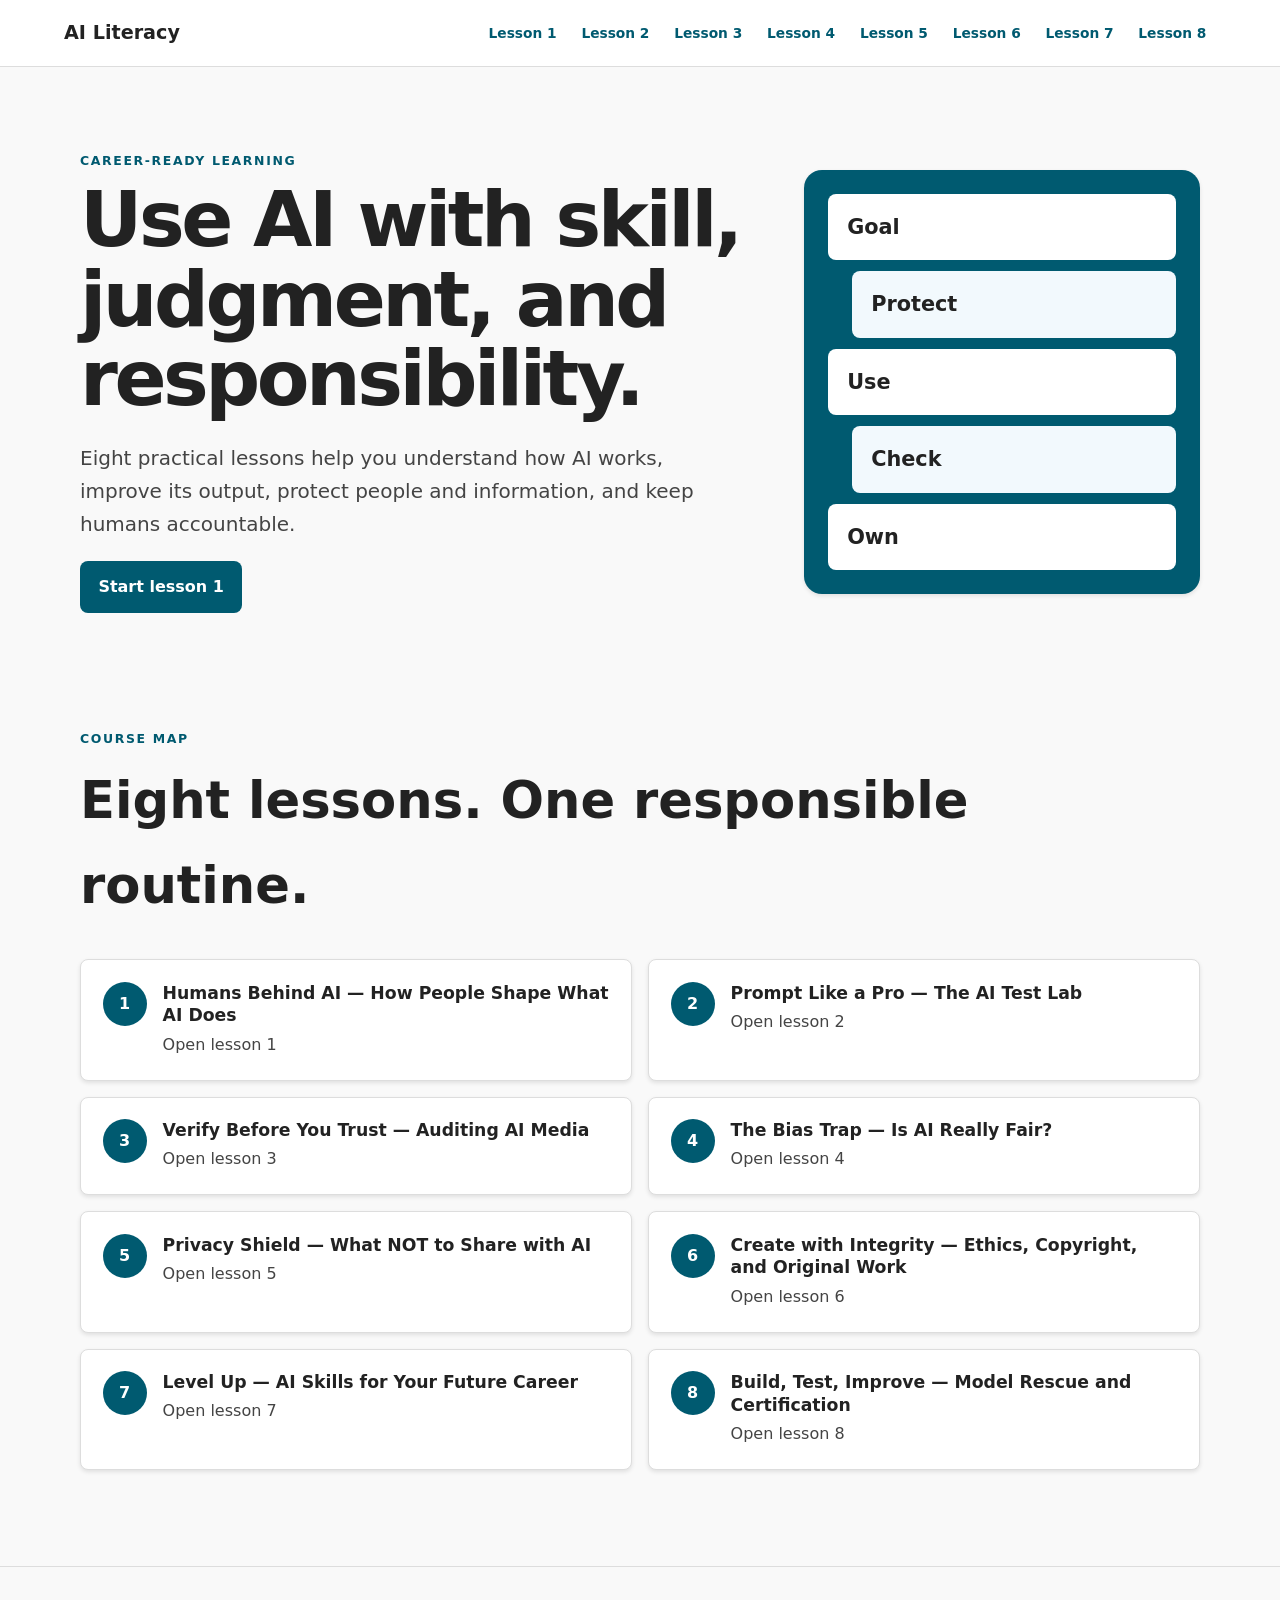
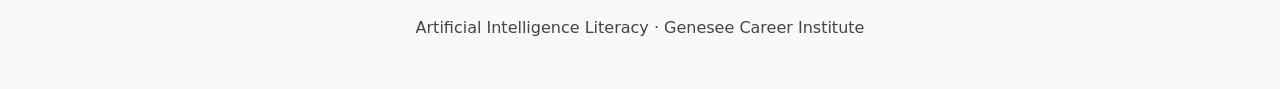
==== index.html @ 0d795782 "Complete instructional graphics audit" ====
<!doctype html><html lang="en"><head><meta charset="utf-8"><meta name="viewport" content="width=device-width,initial-scale=1">
<meta name="description" content="Eight student-facing lessons for responsible, practical AI literacy."><title>AI Literacy | Student Course</title><link rel="stylesheet" href="assets/styles.css?v=20260808-graphics-refinements"></head>
<body><a class="skip-link" href="#main">Skip to course</a><header class="site-header"><a class="brand" href="index.html">AI Literacy</a><button class="menu-button" aria-expanded="false" aria-controls="course-nav">Lessons</button><nav id="course-nav"><a href="lessons/lesson-1.html">Lesson 1</a><a href="lessons/lesson-2.html">Lesson 2</a><a href="lessons/lesson-3.html">Lesson 3</a><a href="lessons/lesson-4.html">Lesson 4</a><a href="lessons/lesson-5.html">Lesson 5</a><a href="lessons/lesson-6.html">Lesson 6</a><a href="lessons/lesson-7.html">Lesson 7</a><a href="lessons/lesson-8.html">Lesson 8</a></nav></header>
<main id="main"><section class="home-hero"><div><p class="eyebrow">Career-ready learning</p><h1>Use AI with skill, judgment, and responsibility.</h1><p class="lede">Eight practical lessons help you understand how AI works, improve its output, protect people and information, and keep humans accountable.</p><a class="button" href="lessons/lesson-1.html">Start lesson 1</a></div><div class="routine" aria-label="Responsible AI Routine"><span>Goal</span><span>Protect</span><span>Use</span><span>Check</span><span>Own</span></div></section>
<section class="course-map"><p class="eyebrow">Course map</p><h2>Eight lessons. One responsible routine.</h2><div class="lesson-grid"><a class="lesson-card" href="lessons/lesson-1.html"><span class="lesson-number">1</span><div><h2>Humans Behind AI — How People Shape What AI Does</h2><p>Open lesson 1</p></div></a><a class="lesson-card" href="lessons/lesson-2.html"><span class="lesson-number">2</span><div><h2>Prompt Like a Pro — The AI Test Lab</h2><p>Open lesson 2</p></div></a><a class="lesson-card" href="lessons/lesson-3.html"><span class="lesson-number">3</span><div><h2>Verify Before You Trust — Auditing AI Media</h2><p>Open lesson 3</p></div></a><a class="lesson-card" href="lessons/lesson-4.html"><span class="lesson-number">4</span><div><h2>The Bias Trap — Is AI Really Fair?</h2><p>Open lesson 4</p></div></a><a class="lesson-card" href="lessons/lesson-5.html"><span class="lesson-number">5</span><div><h2>Privacy Shield — What NOT to Share with AI</h2><p>Open lesson 5</p></div></a><a class="lesson-card" href="lessons/lesson-6.html"><span class="lesson-number">6</span><div><h2>Create with Integrity — Ethics, Copyright, and Original Work</h2><p>Open lesson 6</p></div></a><a class="lesson-card" href="lessons/lesson-7.html"><span class="lesson-number">7</span><div><h2>Level Up — AI Skills for Your Future Career</h2><p>Open lesson 7</p></div></a><a class="lesson-card" href="lessons/lesson-8.html"><span class="lesson-number">8</span><div><h2>Build, Test, Improve — Model Rescue and Certification</h2><p>Open lesson 8</p></div></a></div></section></main><footer><p>Artificial Intelligence Literacy · Genesee Career Institute</p></footer><script src="assets/app.js?v=20260808-graphics-refinements"></script></body></html>
---- assets/styles.css ----
:root {
  --ink: #222222; --muted: #444444; --teal: #005A70; --cyan: #00A3A6;
  --sky: #F2F9FD; --green: #4CAF50; --green-bg: #F4FBF7;
  --amber: #E67E22; --amber-bg: #FFF9F3; --paper: #ffffff; --line: #dddddd;
  --shadow: 0 2px 4px rgba(0,0,0,.1);
  font-family: Inter, ui-sans-serif, system-ui, -apple-system, "Segoe UI", sans-serif;
  color: var(--ink); background: #f9f9f9; line-height: 1.65;
}
* { box-sizing: border-box; }
body { margin: 0; }
a { color: var(--teal); }
button, a { touch-action: manipulation; }
a:focus-visible, button:focus-visible, input:focus-visible, select:focus-visible, textarea:focus-visible, [tabindex]:focus-visible { outline: 3px solid var(--amber); outline-offset: 3px; }
.sr-only { position: absolute; width: 1px; height: 1px; padding: 0; margin: -1px; overflow: hidden; clip: rect(0,0,0,0); white-space: nowrap; border: 0; }
img { max-width: 100%; height: auto; border-radius: 8px; }
.skip-link { position: absolute; left: -9999px; top: 0; }
.skip-link:focus { left: 1rem; top: 1rem; background: #fff; padding: .75rem; z-index: 10; }
.site-header { position: sticky; top: 0; z-index: 5; display: flex; align-items: center; gap: 2rem; padding: 1rem clamp(1rem,5vw,4rem); background: rgba(255,255,255,.96); border-bottom: 1px solid var(--line); }
.brand { font-size: 1.2rem; font-weight: 850; text-decoration: none; color: var(--ink); white-space: nowrap; }
.site-header nav { margin-left: auto; display: flex; gap: .35rem; flex-wrap: wrap; }
.site-header nav a { padding: .35rem .6rem; text-decoration: none; border-radius: 999px; font-weight: 700; font-size: .86rem; }
.site-header nav a:hover, .site-header nav a[aria-current=page] { background: var(--sky); }
.classroom-header { justify-content: space-between; }
.classroom-label { color: var(--muted); font-weight: 700; font-size: .9rem; }
.menu-button { display: none; margin-left: auto; border: 1px solid var(--line); background: #fff; border-radius: 8px; padding: .5rem .75rem; font-weight: 750; }
main { width: min(1120px,calc(100% - 2rem)); margin: auto; }
.home-hero { min-height: 70vh; display: grid; grid-template-columns: 1.25fr .75fr; align-items: center; gap: 4rem; padding: 5rem 0; }
.eyebrow { text-transform: uppercase; letter-spacing: .13em; font-size: .78rem; font-weight: 850; color: var(--teal); margin: 0 0 .55rem; }
.home-hero h1, .lesson-hero h1 { font-size: clamp(2.5rem,6vw,5.3rem); line-height: 1.03; letter-spacing: -.045em; margin: .3rem 0 1.5rem; }
.lede { font-size: 1.25rem; color: var(--muted); max-width: 680px; }
.button, .check-answer { display: inline-block; background: var(--teal); color: #fff!important; text-decoration: none; border: 0; border-radius: 8px; padding: .8rem 1.15rem; font-weight: 800; cursor: pointer; }
.routine { display: grid; gap: .7rem; padding: 1.5rem; background: var(--teal); border-radius: 18px; box-shadow: var(--shadow); }
.routine span { background: #fff; padding: 1rem 1.2rem; border-radius: 8px; font-size: 1.3rem; font-weight: 850; }
.routine span:nth-child(even) { background: var(--sky); margin-left: 1.5rem; }
.course-map { padding: 2rem 0 6rem; }
.course-map>h2 { font-size: clamp(2rem,4vw,3.5rem); margin: .25rem 0 2rem; }
.lesson-grid { display: grid; grid-template-columns: repeat(2,1fr); gap: 1rem; }
.lesson-card { display: flex; gap: 1rem; align-items: flex-start; padding: 1.35rem; background: #fff; border: 1px solid var(--line); border-radius: 8px; text-decoration: none; color: var(--ink); box-shadow: var(--shadow); transition: .2s; }
.lesson-card:hover { transform: translateY(-3px); }
.lesson-number { display: grid; place-items: center; min-width: 2.75rem; height: 2.75rem; background: var(--teal); color: #fff; border-radius: 50%; font-weight: 900; }
.lesson-card h2 { font-size: 1.08rem; line-height: 1.3; margin: 0 0 .3rem; }
.lesson-card p { margin: 0; color: var(--muted); }
.lesson-hero { padding: 4rem 0 2.5rem; }
.lesson-hero h1 { font-size: clamp(2.5rem,5vw,4.5rem); max-width: 900px; }
.progress { height: 9px; background: var(--line); border-radius: 99px; overflow: hidden; }
.progress span { display: block; height: 100%; background: linear-gradient(90deg,var(--teal),var(--cyan)); border-radius: 99px; }
.step-progress { max-width: 760px; }
.progress-text { display: flex; justify-content: space-between; gap: 1rem; margin-bottom: .45rem; font-weight: 800; color: var(--muted); }
.lesson-step { background: var(--paper); border: 1px solid var(--line); border-top: 4px solid var(--teal); border-radius: 4px; padding: clamp(1.2rem,3vw,2.4rem); margin: 0 0 1.5rem; box-shadow: var(--shadow); overflow: hidden; }
.lesson-step h2 { color: var(--teal)!important; font-size: clamp(1.65rem,3vw,2.3rem)!important; border: 0!important; }
.overview>div>div:first-child { border-radius: 8px!important; }
.lesson-step [style*="max-width: 100%"] { max-width: none!important; }
.table-scroll { max-width: 100%; overflow-x: auto; margin: 1rem 0; }
.table-scroll table { margin-top: 0!important; margin-bottom: 0!important; }
.question-set { display: grid; gap: 1rem; margin-top: 1.5rem; }
.question { border: 1px solid var(--line); background: var(--sky); border-radius: 8px; padding: 1.25rem; }
.question h3 { margin-top: 0; color: var(--teal); }
.choices { display: grid; gap: .6rem; margin: 1rem 0; }
.choices label { display: flex; gap: .65rem; padding: .75rem; border: 1px solid var(--line); border-radius: 4px; background: #fff; cursor: pointer; }
.choices label:has(input:checked) { border-color: var(--cyan); background: var(--sky); }
.matching-grid { display: grid; gap: .8rem; margin: 1rem 0; }
.matching-row { display: grid; grid-template-columns: minmax(150px, .8fr) minmax(220px, 1.2fr); gap: 1rem; align-items: center; padding: .8rem; border: 1px solid var(--line); border-radius: 6px; background: #fff; }
.matching-row label { font-weight: 800; color: var(--teal); }
.matching-row select { width: 100%; min-height: 44px; padding: .55rem; border: 1px solid #777; border-radius: 4px; background: #fff; color: var(--ink); font: inherit; }
.interaction-hint { color: var(--muted); font-weight: 700; }
.ordering-list { display: grid; gap: .7rem; margin: 1rem 0; }
.ordering-row { display: grid; grid-template-columns: 2.5rem 1fr; align-items: center; gap: .75rem; }
.ordering-position { display: grid; place-items: center; width: 2.25rem; height: 2.25rem; border-radius: 50%; background: var(--teal); color: #fff; font-weight: 900; }
.ordering-row select { min-height: 44px; padding: .55rem; border: 1px solid #777; border-radius: 4px; background: #fff; color: var(--ink); font: inherit; }
.feedback { padding: .85rem 1rem; margin-top: 1rem; border-radius: 4px; background: var(--green-bg); border-left: 6px solid var(--green); }
.feedback.incorrect { background: var(--amber-bg); border-left-color: var(--amber); }
textarea { width: 100%; border: 1px solid var(--line); border-radius: 4px; padding: .8rem; font: inherit; }
.save-note { font-size: .85rem; color: var(--muted); }
.video-access { margin: .5rem 0 1.5rem; font-weight: 700; }
.routine-figure, .instructional-figure { max-width: 760px; margin: 1.5rem auto; }
.image-zoom { display: block; width: 100%; padding: 0; border: 2px solid var(--teal); border-radius: 10px; background: #fff; cursor: zoom-in; overflow: hidden; }
.image-zoom img { display: block; width: 100%; border-radius: 7px; }
.routine-figure figcaption, .instructional-figure figcaption { margin-top: .65rem; color: var(--muted); font-size: .95rem; text-align: center; }
.routine-links { display: block; margin-top: .35rem; font-weight: 750; }
.graphic-resource-links, .routine-text-cue, .fictional-material-notice { margin: 1rem 0; padding: .9rem 1rem; border: 1px solid #a9c8d2; border-left: .4rem solid var(--teal); border-radius: .5rem; background: #f4fafb; }
.graphic-resource-links a { display: inline-block; margin: .2rem .15rem; }
.routine-text-cue p, .fictional-material-notice p { margin: .35rem 0; }
.fictional-material-notice { border-color: var(--orange); border-left-color: var(--orange); background: #fff9f3; }
.image-dialog { width: min(96vw, 1000px); max-height: 94vh; padding: 3.5rem 1rem 1rem; border: 2px solid var(--teal); border-radius: 10px; background: #fff; }
.image-dialog::backdrop { background: rgba(0,0,0,.78); }
.image-dialog img { display: block; max-height: calc(94vh - 5rem); margin: auto; object-fit: contain; }
.image-dialog-close { position: absolute; top: .65rem; right: .65rem; min-width: 44px; min-height: 44px; border: 2px solid var(--teal); border-radius: 8px; background: #fff; color: var(--teal); font: inherit; font-weight: 800; cursor: pointer; }
.scenario-simulation { margin-top: 2rem; border-top: 4px solid var(--cyan); padding-top: 1.5rem; }
.simulation-header { display: flex; justify-content: space-between; gap: 1rem; align-items: start; }
.simulation-header h3 { margin: 0; color: var(--teal); font-size: 1.55rem; }
.simulation-count { margin: 0; padding: .4rem .75rem; background: var(--sky); border-radius: 999px; font-weight: 800; white-space: nowrap; }
.scenario-card { margin-top: 1.25rem; padding: 1.25rem; border: 1px solid var(--line); border-radius: 8px; background: var(--sky); }
.scenario-card[hidden] { display: none; }
.scenario-category { color: var(--teal); font-weight: 800; }
.scenario-check { min-height: 44px; padding: .65rem 1rem; border: 0; border-radius: 8px; color: #fff; background: var(--teal); font: inherit; font-weight: 800; cursor: pointer; }
.scenario-controls { display: flex; justify-content: space-between; gap: 1rem; margin-top: 1rem; }
.classroom-activity { border-top-color: #2980B9; }
.classroom-handoff { margin-top: 1.5rem; padding: 1.25rem; border: 2px solid #2980B9; border-radius: 8px; background: var(--sky); }
.classroom-handoff h3 { margin-top: 0; color: #2980B9; }
.assessment-callout { border: 2px solid var(--amber); background: var(--amber-bg); }
.stepper { max-width: 900px; margin: 0 auto; }
.step-controls { max-width: 900px; margin: 0 auto; display: flex; justify-content: space-between; gap: 1rem; padding: .5rem 0 0; }
.step-button { min-height: 48px; border: 2px solid var(--teal); border-radius: 8px; padding: .75rem 1.1rem; background: var(--teal); color: #fff; font: inherit; font-weight: 800; cursor: pointer; }
.step-button.secondary { background: #fff; color: var(--teal); }
.step-button:disabled { opacity: .48; cursor: not-allowed; }
.step-help { max-width: 900px; margin: .75rem auto 4rem; color: var(--muted); text-align: center; font-size: .9rem; }
.lesson-pagination { display: flex; justify-content: space-between; padding: 1rem 0 4rem; }
.lesson-pagination a { font-weight: 800; text-decoration: none; }
footer { text-align: center; color: var(--muted); padding: 2rem; border-top: 1px solid var(--line); }
@media(max-width:760px) {
  .home-hero { grid-template-columns: 1fr; gap: 2rem; padding: 3rem 0; }
  .lesson-grid { grid-template-columns: 1fr; }
  .menu-button { display: block; }
  .site-header nav { display: none; position: absolute; top: 100%; left: 0; right: 0; background: #fff; padding: 1rem; border-bottom: 1px solid var(--line); }
  .site-header nav.open { display: grid; grid-template-columns: repeat(2,1fr); }
  .lesson-step { padding: 1rem; }
  .lesson-step table { font-size: .82rem; }
  .lesson-hero { padding-top: 2.5rem; }
  .step-controls { align-items: stretch; }
  .step-button { flex: 1; }
  .classroom-label { display: none; }
  .simulation-header { display: block; }
  .simulation-count { display: inline-block; margin-top: .75rem; }
  .scenario-controls .step-button { min-width: 0; }
  .matching-row { grid-template-columns: 1fr; gap: .35rem; }
}
@media (prefers-reduced-motion: reduce) {
  *, *::before, *::after { scroll-behavior: auto!important; transition-duration: .01ms!important; animation-duration: .01ms!important; animation-iteration-count: 1!important; }
}
@media (forced-colors: active) {
  .progress { border: 1px solid CanvasText; }
  .lesson-step, .question, .classroom-handoff, .assessment-callout { border-color: CanvasText; }
}
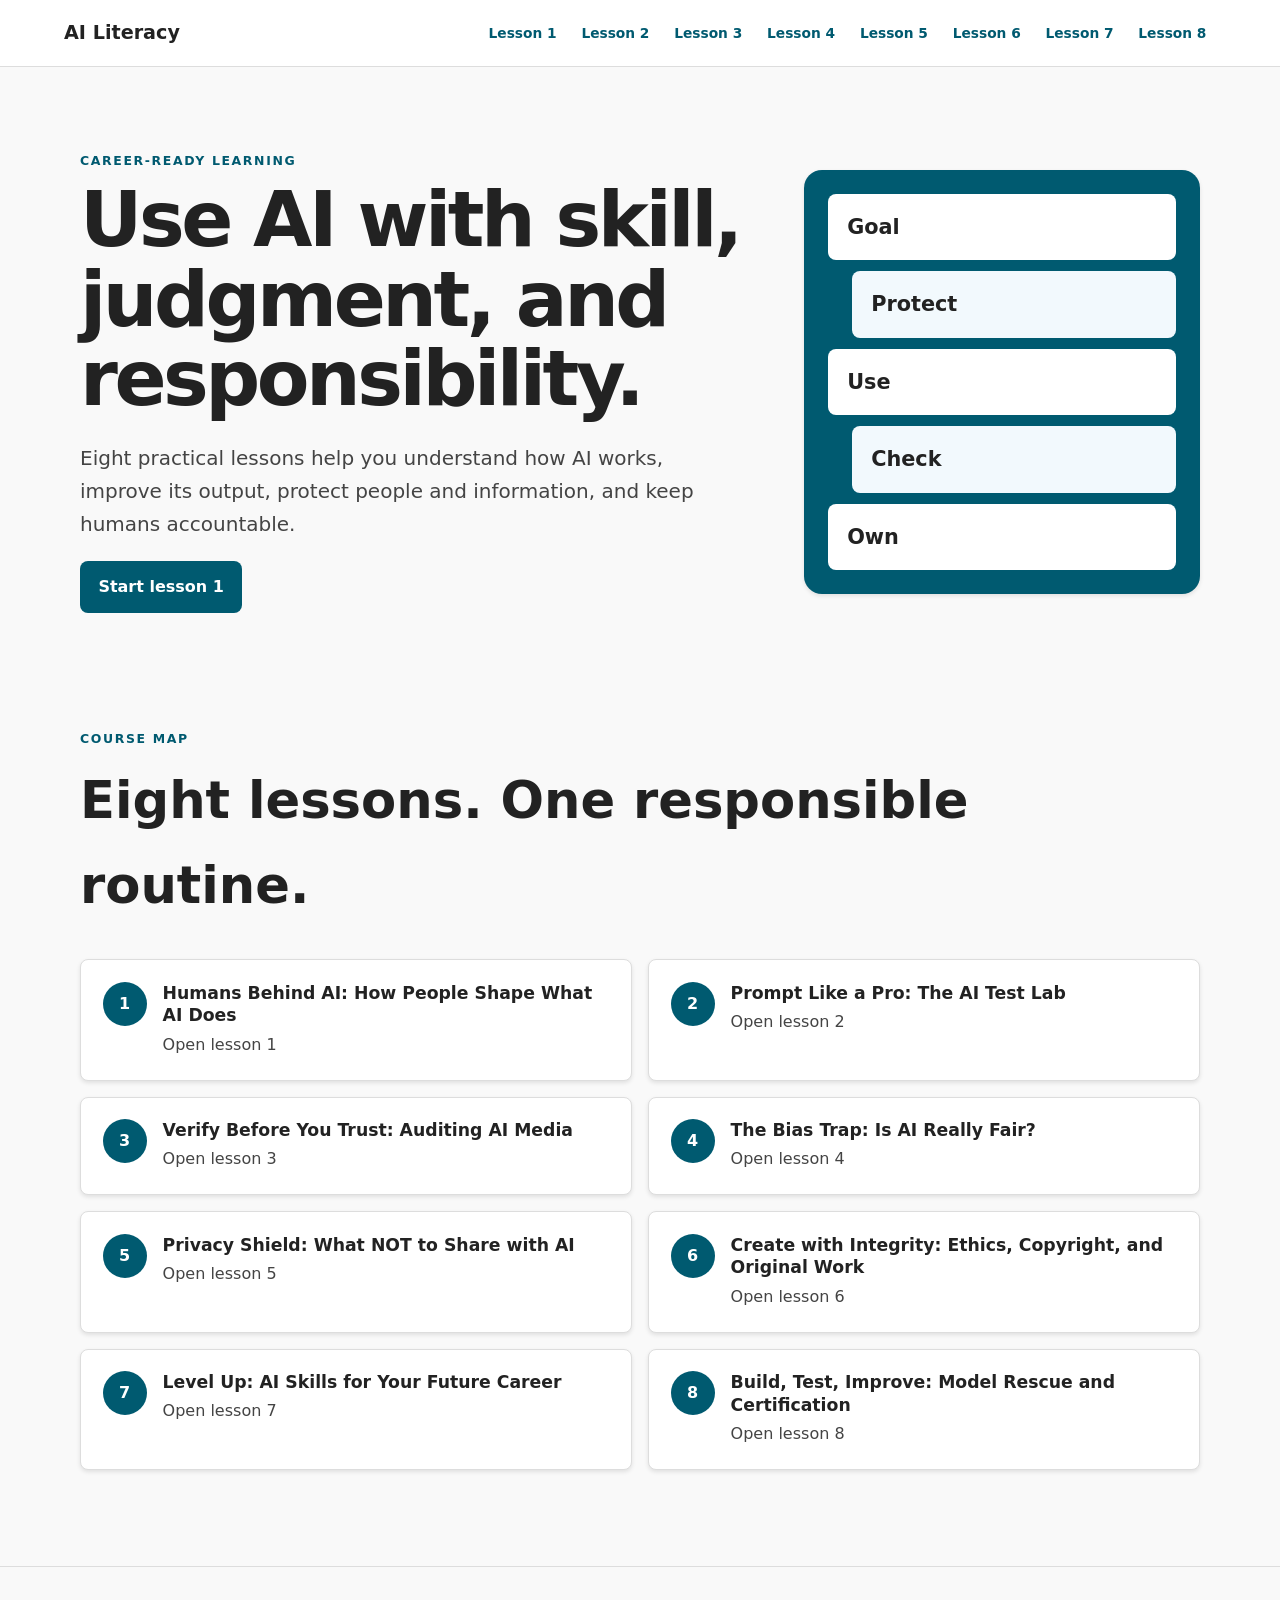
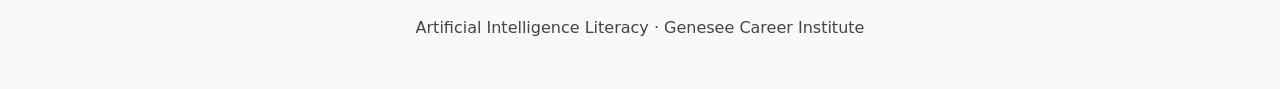
==== commit cc42196c: "Improve lesson layout and instructional clarity" ====
--- a/index.html
+++ b/index.html
@@ -1,5 +1,5 @@
 <!doctype html><html lang="en"><head><meta charset="utf-8"><meta name="viewport" content="width=device-width,initial-scale=1">
-<meta name="description" content="Eight student-facing lessons for responsible, practical AI literacy."><title>AI Literacy | Student Course</title><link rel="stylesheet" href="assets/styles.css?v=20260808-graphics-refinements"></head>
+<meta name="description" content="Eight student-facing lessons for responsible, practical AI literacy."><title>AI Literacy | Student Course</title><link rel="stylesheet" href="assets/styles.css?v=20260808-layout-instruction-update"></head>
 <body><a class="skip-link" href="#main">Skip to course</a><header class="site-header"><a class="brand" href="index.html">AI Literacy</a><button class="menu-button" aria-expanded="false" aria-controls="course-nav">Lessons</button><nav id="course-nav"><a href="lessons/lesson-1.html">Lesson 1</a><a href="lessons/lesson-2.html">Lesson 2</a><a href="lessons/lesson-3.html">Lesson 3</a><a href="lessons/lesson-4.html">Lesson 4</a><a href="lessons/lesson-5.html">Lesson 5</a><a href="lessons/lesson-6.html">Lesson 6</a><a href="lessons/lesson-7.html">Lesson 7</a><a href="lessons/lesson-8.html">Lesson 8</a></nav></header>
 <main id="main"><section class="home-hero"><div><p class="eyebrow">Career-ready learning</p><h1>Use AI with skill, judgment, and responsibility.</h1><p class="lede">Eight practical lessons help you understand how AI works, improve its output, protect people and information, and keep humans accountable.</p><a class="button" href="lessons/lesson-1.html">Start lesson 1</a></div><div class="routine" aria-label="Responsible AI Routine"><span>Goal</span><span>Protect</span><span>Use</span><span>Check</span><span>Own</span></div></section>
-<section class="course-map"><p class="eyebrow">Course map</p><h2>Eight lessons. One responsible routine.</h2><div class="lesson-grid"><a class="lesson-card" href="lessons/lesson-1.html"><span class="lesson-number">1</span><div><h2>Humans Behind AI — How People Shape What AI Does</h2><p>Open lesson 1</p></div></a><a class="lesson-card" href="lessons/lesson-2.html"><span class="lesson-number">2</span><div><h2>Prompt Like a Pro — The AI Test Lab</h2><p>Open lesson 2</p></div></a><a class="lesson-card" href="lessons/lesson-3.html"><span class="lesson-number">3</span><div><h2>Verify Before You Trust — Auditing AI Media</h2><p>Open lesson 3</p></div></a><a class="lesson-card" href="lessons/lesson-4.html"><span class="lesson-number">4</span><div><h2>The Bias Trap — Is AI Really Fair?</h2><p>Open lesson 4</p></div></a><a class="lesson-card" href="lessons/lesson-5.html"><span class="lesson-number">5</span><div><h2>Privacy Shield — What NOT to Share with AI</h2><p>Open lesson 5</p></div></a><a class="lesson-card" href="lessons/lesson-6.html"><span class="lesson-number">6</span><div><h2>Create with Integrity — Ethics, Copyright, and Original Work</h2><p>Open lesson 6</p></div></a><a class="lesson-card" href="lessons/lesson-7.html"><span class="lesson-number">7</span><div><h2>Level Up — AI Skills for Your Future Career</h2><p>Open lesson 7</p></div></a><a class="lesson-card" href="lessons/lesson-8.html"><span class="lesson-number">8</span><div><h2>Build, Test, Improve — Model Rescue and Certification</h2><p>Open lesson 8</p></div></a></div></section></main><footer><p>Artificial Intelligence Literacy · Genesee Career Institute</p></footer><script src="assets/app.js?v=20260808-graphics-refinements"></script></body></html>+<section class="course-map"><p class="eyebrow">Course map</p><h2>Eight lessons. One responsible routine.</h2><div class="lesson-grid"><a class="lesson-card" href="lessons/lesson-1.html"><span class="lesson-number">1</span><div><h2>Humans Behind AI: How People Shape What AI Does</h2><p>Open lesson 1</p></div></a><a class="lesson-card" href="lessons/lesson-2.html"><span class="lesson-number">2</span><div><h2>Prompt Like a Pro: The AI Test Lab</h2><p>Open lesson 2</p></div></a><a class="lesson-card" href="lessons/lesson-3.html"><span class="lesson-number">3</span><div><h2>Verify Before You Trust: Auditing AI Media</h2><p>Open lesson 3</p></div></a><a class="lesson-card" href="lessons/lesson-4.html"><span class="lesson-number">4</span><div><h2>The Bias Trap: Is AI Really Fair?</h2><p>Open lesson 4</p></div></a><a class="lesson-card" href="lessons/lesson-5.html"><span class="lesson-number">5</span><div><h2>Privacy Shield: What NOT to Share with AI</h2><p>Open lesson 5</p></div></a><a class="lesson-card" href="lessons/lesson-6.html"><span class="lesson-number">6</span><div><h2>Create with Integrity: Ethics, Copyright, and Original Work</h2><p>Open lesson 6</p></div></a><a class="lesson-card" href="lessons/lesson-7.html"><span class="lesson-number">7</span><div><h2>Level Up: AI Skills for Your Future Career</h2><p>Open lesson 7</p></div></a><a class="lesson-card" href="lessons/lesson-8.html"><span class="lesson-number">8</span><div><h2>Build, Test, Improve: Model Rescue and Certification</h2><p>Open lesson 8</p></div></a></div></section></main><footer><p>Artificial Intelligence Literacy · Genesee Career Institute</p></footer><script src="assets/app.js?v=20260808-layout-instruction-update"></script></body></html>
--- a/assets/styles.css
+++ b/assets/styles.css
@@ -40,14 +40,19 @@
 .lesson-number { display: grid; place-items: center; min-width: 2.75rem; height: 2.75rem; background: var(--teal); color: #fff; border-radius: 50%; font-weight: 900; }
 .lesson-card h2 { font-size: 1.08rem; line-height: 1.3; margin: 0 0 .3rem; }
 .lesson-card p { margin: 0; color: var(--muted); }
-.lesson-hero { padding: 4rem 0 2.5rem; }
-.lesson-hero h1 { font-size: clamp(2.5rem,5vw,4.5rem); max-width: 900px; }
+.lesson-hero { position: relative; padding: 5rem 0 2.5rem; text-align: center; }
+.lesson-hero h1 { max-width: 900px; margin-left: auto; margin-right: auto; font-size: clamp(2.5rem,5vw,4.5rem); }
+.lesson-identity { position: absolute; top: 1rem; right: 0; max-width: min(52%, 560px); margin: 0; padding: .55rem .8rem; border: 1px solid var(--cyan); border-radius: 8px; background: var(--sky); color: var(--teal); font-size: .88rem; font-weight: 850; line-height: 1.3; text-align: right; }
 .progress { height: 9px; background: var(--line); border-radius: 99px; overflow: hidden; }
 .progress span { display: block; height: 100%; background: linear-gradient(90deg,var(--teal),var(--cyan)); border-radius: 99px; }
 .step-progress { max-width: 760px; }
 .progress-text { display: flex; justify-content: space-between; gap: 1rem; margin-bottom: .45rem; font-weight: 800; color: var(--muted); }
 .lesson-step { background: var(--paper); border: 1px solid var(--line); border-top: 4px solid var(--teal); border-radius: 4px; padding: clamp(1.2rem,3vw,2.4rem); margin: 0 0 1.5rem; box-shadow: var(--shadow); overflow: hidden; }
 .lesson-step h2 { color: var(--teal)!important; font-size: clamp(1.65rem,3vw,2.3rem)!important; border: 0!important; }
+.lesson-step > h2, .pacing-heading { text-align: center!important; }
+.pacing-heading + div { max-width: 900px; margin-left: auto!important; margin-right: auto!important; }
+.pacing-heading + div caption { text-align: center!important; }
+.lesson-step [style*="background-color: #005a70"] > h2 { color: #ffffff!important; }
 .overview>div>div:first-child { border-radius: 8px!important; }
 .lesson-step [style*="max-width: 100%"] { max-width: none!important; }
 .table-scroll { max-width: 100%; overflow-x: auto; margin: 1rem 0; }
@@ -72,7 +77,13 @@
 textarea { width: 100%; border: 1px solid var(--line); border-radius: 4px; padding: .8rem; font: inherit; }
 .save-note { font-size: .85rem; color: var(--muted); }
 .video-access { margin: .5rem 0 1.5rem; font-weight: 700; }
-.routine-figure, .instructional-figure { max-width: 760px; margin: 1.5rem auto; }
+.routine-figure { max-width: 520px; margin: 1.5rem auto; }
+.instructional-figure { max-width: 760px; margin: 1.5rem auto; }
+.overview .routine-figure, .overview .routine-intro-visual { float: left; width: min(40%, 410px); margin: .25rem 1.5rem 1rem 0; }
+.overview .routine-intro-visual .image-zoom { width: 100%; }
+.overview > div, .overview [style*="border-top"] { display: flow-root; }
+.instructional-figure:has(img[src*="M01_BiasRedFlags"]), .instructional-figure:has(img[src*="M01_HumanOversightFlowchart"]), .instructional-figure:has(img[src*="Copyright_Permission_Decision_Path"]) { max-width: 560px; }
+.lesson-step .image-zoom:has(img[src*="M01_AIDecisionGuide"]) { max-width: 460px; margin: 0 auto; }
 .image-zoom { display: block; width: 100%; padding: 0; border: 2px solid var(--teal); border-radius: 10px; background: #fff; cursor: zoom-in; overflow: hidden; }
 .image-zoom img { display: block; width: 100%; border-radius: 7px; }
 .routine-figure figcaption, .instructional-figure figcaption { margin-top: .65rem; color: var(--muted); font-size: .95rem; text-align: center; }
@@ -81,6 +92,20 @@
 .graphic-resource-links a { display: inline-block; margin: .2rem .15rem; }
 .routine-text-cue p, .fictional-material-notice p { margin: .35rem 0; }
 .fictional-material-notice { border-color: var(--orange); border-left-color: var(--orange); background: #fff9f3; }
+.reflection-questions { margin: 1.25rem 0; padding: 1rem 1.15rem; border: 1px solid #a9c8d2; border-left: .4rem solid #2980b9; border-radius: 8px; background: #f2f9fd; }
+.reflection-questions h3 { margin-top: 0; color: var(--teal); }
+.source-foundation { margin: 1.5rem 0; padding: .8rem 1rem; border: 1px solid var(--line); border-radius: 8px; background: #fafafa; }
+.source-foundation summary { color: var(--teal); font-weight: 800; cursor: pointer; }
+.impact-grid { display: grid; grid-template-columns: repeat(2,minmax(0,1fr)); gap: 1rem; margin: 1rem 0 1.5rem; }
+.impact-grid section { padding: 1rem; border: 1px solid #a9c8d2; border-top: .35rem solid var(--cyan); border-radius: 8px; background: #fff; }
+.impact-grid h4 { margin: 0 0 .4rem; color: var(--teal); font-size: 1.08rem; }
+.impact-grid p { margin: 0; }
+.impact-context, .calculator-task, .decision-check, .step-intro { margin: 1rem 0; padding: 1rem 1.15rem; border-radius: 8px; }
+.impact-context { border-left: .4rem solid var(--amber); background: var(--amber-bg); }
+.calculator-task { border: 1px solid #a9c8d2; background: var(--sky); }
+.decision-check { border-left: .4rem solid var(--green); background: var(--green-bg); }
+.video-wrap { position: relative; width: 100%; padding-top: 56.25%; overflow: hidden; border-radius: 8px; }
+.video-wrap iframe { position: absolute; inset: 0; width: 100%; height: 100%; border: 0; }
 .image-dialog { width: min(96vw, 1000px); max-height: 94vh; padding: 3.5rem 1rem 1rem; border: 2px solid var(--teal); border-radius: 10px; background: #fff; }
 .image-dialog::backdrop { background: rgba(0,0,0,.78); }
 .image-dialog img { display: block; max-height: calc(94vh - 5rem); margin: auto; object-fit: contain; }
@@ -123,6 +148,10 @@
   .simulation-count { display: inline-block; margin-top: .75rem; }
   .scenario-controls .step-button { min-width: 0; }
   .matching-row { grid-template-columns: 1fr; gap: .35rem; }
+  .lesson-hero { padding-top: 6.5rem; }
+  .lesson-identity { left: 0; right: 0; max-width: none; text-align: center; }
+  .overview .routine-figure, .overview .routine-intro-visual { float: none; width: min(100%, 420px); margin: 1rem auto; }
+  .impact-grid { grid-template-columns: 1fr; }
 }
 @media (prefers-reduced-motion: reduce) {
   *, *::before, *::after { scroll-behavior: auto!important; transition-duration: .01ms!important; animation-duration: .01ms!important; animation-iteration-count: 1!important; }
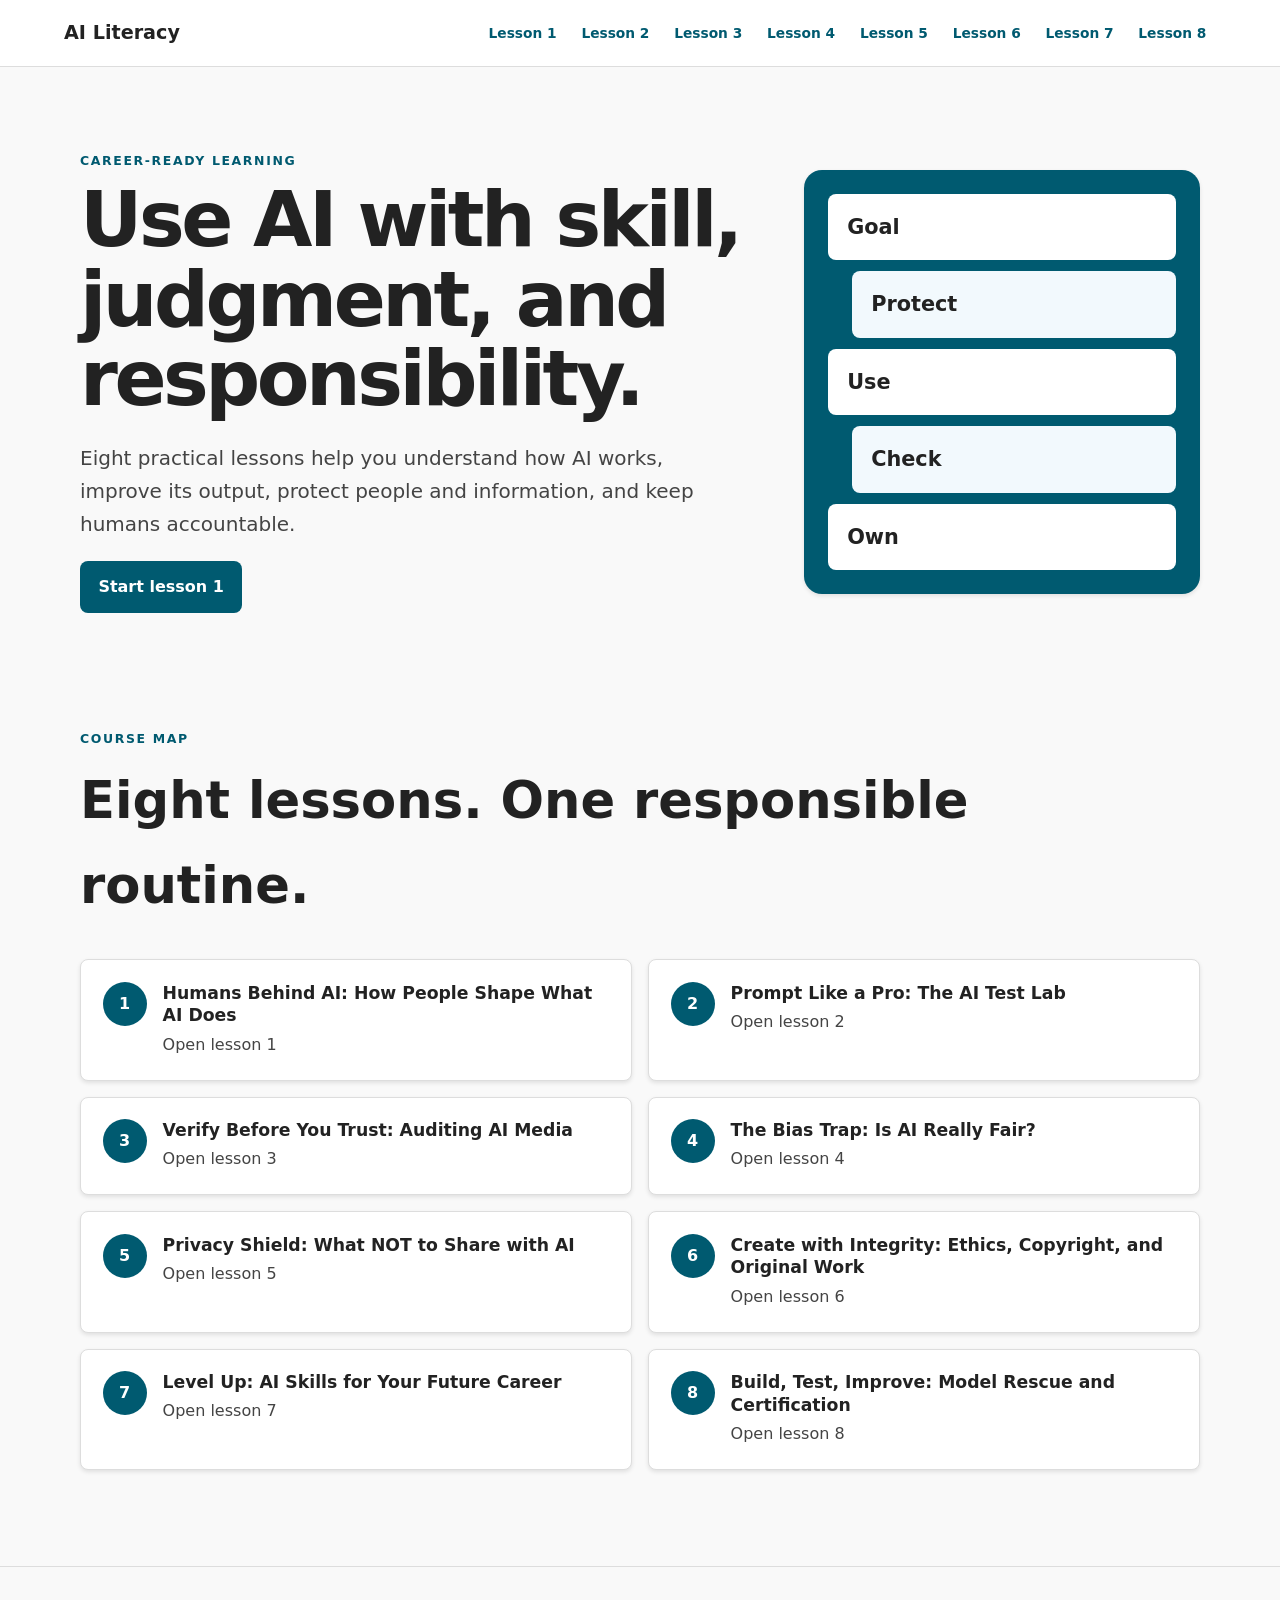
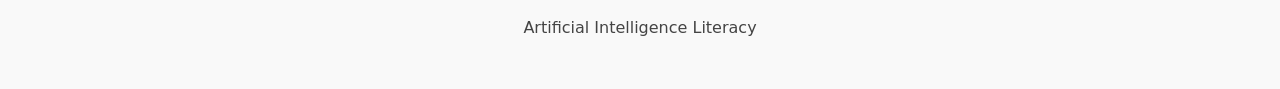
==== commit 697faa9c: "Remove program-specific course references" ====
--- a/index.html
+++ b/index.html
@@ -1,5 +1,5 @@
 <!doctype html><html lang="en"><head><meta charset="utf-8"><meta name="viewport" content="width=device-width,initial-scale=1">
-<meta name="description" content="Eight student-facing lessons for responsible, practical AI literacy."><title>AI Literacy | Student Course</title><link rel="stylesheet" href="assets/styles.css?v=20260808-layout-instruction-update"></head>
+<meta name="description" content="Eight student-facing lessons for responsible, practical AI literacy."><title>AI Literacy | Student Course</title><link rel="stylesheet" href="assets/styles.css?v=20260811-program-scenarios"></head>
 <body><a class="skip-link" href="#main">Skip to course</a><header class="site-header"><a class="brand" href="index.html">AI Literacy</a><button class="menu-button" aria-expanded="false" aria-controls="course-nav">Lessons</button><nav id="course-nav"><a href="lessons/lesson-1.html">Lesson 1</a><a href="lessons/lesson-2.html">Lesson 2</a><a href="lessons/lesson-3.html">Lesson 3</a><a href="lessons/lesson-4.html">Lesson 4</a><a href="lessons/lesson-5.html">Lesson 5</a><a href="lessons/lesson-6.html">Lesson 6</a><a href="lessons/lesson-7.html">Lesson 7</a><a href="lessons/lesson-8.html">Lesson 8</a></nav></header>
 <main id="main"><section class="home-hero"><div><p class="eyebrow">Career-ready learning</p><h1>Use AI with skill, judgment, and responsibility.</h1><p class="lede">Eight practical lessons help you understand how AI works, improve its output, protect people and information, and keep humans accountable.</p><a class="button" href="lessons/lesson-1.html">Start lesson 1</a></div><div class="routine" aria-label="Responsible AI Routine"><span>Goal</span><span>Protect</span><span>Use</span><span>Check</span><span>Own</span></div></section>
-<section class="course-map"><p class="eyebrow">Course map</p><h2>Eight lessons. One responsible routine.</h2><div class="lesson-grid"><a class="lesson-card" href="lessons/lesson-1.html"><span class="lesson-number">1</span><div><h2>Humans Behind AI: How People Shape What AI Does</h2><p>Open lesson 1</p></div></a><a class="lesson-card" href="lessons/lesson-2.html"><span class="lesson-number">2</span><div><h2>Prompt Like a Pro: The AI Test Lab</h2><p>Open lesson 2</p></div></a><a class="lesson-card" href="lessons/lesson-3.html"><span class="lesson-number">3</span><div><h2>Verify Before You Trust: Auditing AI Media</h2><p>Open lesson 3</p></div></a><a class="lesson-card" href="lessons/lesson-4.html"><span class="lesson-number">4</span><div><h2>The Bias Trap: Is AI Really Fair?</h2><p>Open lesson 4</p></div></a><a class="lesson-card" href="lessons/lesson-5.html"><span class="lesson-number">5</span><div><h2>Privacy Shield: What NOT to Share with AI</h2><p>Open lesson 5</p></div></a><a class="lesson-card" href="lessons/lesson-6.html"><span class="lesson-number">6</span><div><h2>Create with Integrity: Ethics, Copyright, and Original Work</h2><p>Open lesson 6</p></div></a><a class="lesson-card" href="lessons/lesson-7.html"><span class="lesson-number">7</span><div><h2>Level Up: AI Skills for Your Future Career</h2><p>Open lesson 7</p></div></a><a class="lesson-card" href="lessons/lesson-8.html"><span class="lesson-number">8</span><div><h2>Build, Test, Improve: Model Rescue and Certification</h2><p>Open lesson 8</p></div></a></div></section></main><footer><p>Artificial Intelligence Literacy · Genesee Career Institute</p></footer><script src="assets/app.js?v=20260808-layout-instruction-update"></script></body></html>+<section class="course-map"><p class="eyebrow">Course map</p><h2>Eight lessons. One responsible routine.</h2><div class="lesson-grid"><a class="lesson-card" href="lessons/lesson-1.html"><span class="lesson-number">1</span><div><h2>Humans Behind AI: How People Shape What AI Does</h2><p>Open lesson 1</p></div></a><a class="lesson-card" href="lessons/lesson-2.html"><span class="lesson-number">2</span><div><h2>Prompt Like a Pro: The AI Test Lab</h2><p>Open lesson 2</p></div></a><a class="lesson-card" href="lessons/lesson-3.html"><span class="lesson-number">3</span><div><h2>Verify Before You Trust: Auditing AI Media</h2><p>Open lesson 3</p></div></a><a class="lesson-card" href="lessons/lesson-4.html"><span class="lesson-number">4</span><div><h2>The Bias Trap: Is AI Really Fair?</h2><p>Open lesson 4</p></div></a><a class="lesson-card" href="lessons/lesson-5.html"><span class="lesson-number">5</span><div><h2>Privacy Shield: What NOT to Share with AI</h2><p>Open lesson 5</p></div></a><a class="lesson-card" href="lessons/lesson-6.html"><span class="lesson-number">6</span><div><h2>Create with Integrity: Ethics, Copyright, and Original Work</h2><p>Open lesson 6</p></div></a><a class="lesson-card" href="lessons/lesson-7.html"><span class="lesson-number">7</span><div><h2>Level Up: AI Skills for Your Future Career</h2><p>Open lesson 7</p></div></a><a class="lesson-card" href="lessons/lesson-8.html"><span class="lesson-number">8</span><div><h2>Build, Test, Improve: Model Rescue and Certification</h2><p>Open lesson 8</p></div></a></div></section></main><footer><p>Artificial Intelligence Literacy</p></footer><script src="assets/app.js?v=20260811-program-scenarios"></script></body></html>
--- a/assets/styles.css
+++ b/assets/styles.css
@@ -2,13 +2,14 @@
   --ink: #222222; --muted: #444444; --teal: #005A70; --cyan: #00A3A6;
   --sky: #F2F9FD; --green: #4CAF50; --green-bg: #F4FBF7;
   --amber: #E67E22; --amber-bg: #FFF9F3; --paper: #ffffff; --line: #dddddd;
+  --link: #005A70; --link-on-dark: #ffffff;
   --shadow: 0 2px 4px rgba(0,0,0,.1);
   font-family: Inter, ui-sans-serif, system-ui, -apple-system, "Segoe UI", sans-serif;
   color: var(--ink); background: #f9f9f9; line-height: 1.65;
 }
 * { box-sizing: border-box; }
 body { margin: 0; }
-a { color: var(--teal); }
+a { color: var(--link); text-decoration-thickness: .12em; text-underline-offset: .14em; }
 button, a { touch-action: manipulation; }
 a:focus-visible, button:focus-visible, input:focus-visible, select:focus-visible, textarea:focus-visible, [tabindex]:focus-visible { outline: 3px solid var(--amber); outline-offset: 3px; }
 .sr-only { position: absolute; width: 1px; height: 1px; padding: 0; margin: -1px; overflow: hidden; clip: rect(0,0,0,0); white-space: nowrap; border: 0; }
@@ -40,19 +41,39 @@
 .lesson-number { display: grid; place-items: center; min-width: 2.75rem; height: 2.75rem; background: var(--teal); color: #fff; border-radius: 50%; font-weight: 900; }
 .lesson-card h2 { font-size: 1.08rem; line-height: 1.3; margin: 0 0 .3rem; }
 .lesson-card p { margin: 0; color: var(--muted); }
-.lesson-hero { position: relative; padding: 5rem 0 2.5rem; text-align: center; }
-.lesson-hero h1 { max-width: 900px; margin-left: auto; margin-right: auto; font-size: clamp(2.5rem,5vw,4.5rem); }
-.lesson-identity { position: absolute; top: 1rem; right: 0; max-width: min(52%, 560px); margin: 0; padding: .55rem .8rem; border: 1px solid var(--cyan); border-radius: 8px; background: var(--sky); color: var(--teal); font-size: .88rem; font-weight: 850; line-height: 1.3; text-align: right; }
+.lesson-hero { max-width: 900px; margin: 0 auto; padding: 2rem 0 1.5rem; text-align: left; }
+.lesson-hero .lesson-identity { margin: 0 0 1.25rem; padding: .7rem .9rem; border: 1px solid var(--cyan); border-radius: 8px; background: var(--sky); color: var(--teal); font-size: clamp(1rem,2vw,1.25rem); font-weight: 850; line-height: 1.35; letter-spacing: 0; text-align: left; }
 .progress { height: 9px; background: var(--line); border-radius: 99px; overflow: hidden; }
 .progress span { display: block; height: 100%; background: linear-gradient(90deg,var(--teal),var(--cyan)); border-radius: 99px; }
-.step-progress { max-width: 760px; }
+.step-progress { width: 100%; max-width: none; }
 .progress-text { display: flex; justify-content: space-between; gap: 1rem; margin-bottom: .45rem; font-weight: 800; color: var(--muted); }
 .lesson-step { background: var(--paper); border: 1px solid var(--line); border-top: 4px solid var(--teal); border-radius: 4px; padding: clamp(1.2rem,3vw,2.4rem); margin: 0 0 1.5rem; box-shadow: var(--shadow); overflow: hidden; }
 .lesson-step h2 { color: var(--teal)!important; font-size: clamp(1.65rem,3vw,2.3rem)!important; border: 0!important; }
-.lesson-step > h2, .pacing-heading { text-align: center!important; }
+.lesson-step > h2 { text-align: left!important; }
+.pacing-heading { text-align: center!important; }
 .pacing-heading + div { max-width: 900px; margin-left: auto!important; margin-right: auto!important; }
 .pacing-heading + div caption { text-align: center!important; }
-.lesson-step [style*="background-color: #005a70"] > h2 { color: #ffffff!important; }
+.lesson-step [style*="background-color: #005a70" i] > h2,
+.lesson-step [style*="background-color: #005a70" i] > h3,
+.lesson-step [style*="background-color: #005a70" i] > h4,
+.lesson-step [style*="background-color: #005a70" i] > h5,
+.lesson-step [style*="background-color: #005a70" i] > h6,
+.lesson-step [style*="background-color: #005a70" i] :is(h2, h3, h4, h5, h6) .vocab-link {
+  color: #ffffff!important;
+}
+/* Inline source content contains a few dark callouts with locally colored links.
+   Keep those links readable even when an inline color attempts to override the site default. */
+.lesson-step :is(
+  [style*="background-color: #005a70" i],
+  [style*="background: #005a70" i],
+  [style*="background-color: #27ae60" i],
+  [style*="background: #27ae60" i],
+  [style*="background-color: #c0392b" i],
+  [style*="background: #c0392b" i]
+) :is(a, .vocab-link) {
+  color: var(--link-on-dark) !important;
+  text-decoration-color: currentColor;
+}
 .overview>div>div:first-child { border-radius: 8px!important; }
 .lesson-step [style*="max-width: 100%"] { max-width: none!important; }
 .table-scroll { max-width: 100%; overflow-x: auto; margin: 1rem 0; }
@@ -74,14 +95,28 @@
 .ordering-row select { min-height: 44px; padding: .55rem; border: 1px solid #777; border-radius: 4px; background: #fff; color: var(--ink); font: inherit; }
 .feedback { padding: .85rem 1rem; margin-top: 1rem; border-radius: 4px; background: var(--green-bg); border-left: 6px solid var(--green); }
 .feedback.incorrect { background: var(--amber-bg); border-left-color: var(--amber); }
+.lesson-feedback { display: flex; align-items: center; justify-content: space-between; gap: 1rem; margin-top: 2rem; padding: 1rem 1.15rem; border: 1px solid #a9c8d2; border-left: .4rem solid var(--teal); border-radius: 8px; background: #f4fafb; }
+.lesson-feedback p { margin: 0; color: var(--ink); }
+.lesson-feedback-link { display: inline-flex; flex: 0 0 auto; align-items: center; justify-content: center; min-height: 44px; padding: .65rem .85rem; border: 2px solid var(--teal); border-radius: 8px; background: #fff; color: var(--teal); font-weight: 800; line-height: 1.2; text-align: center; text-decoration: none; }
+.lesson-feedback-link:hover { background: var(--teal); color: #fff; }
 textarea { width: 100%; border: 1px solid var(--line); border-radius: 4px; padding: .8rem; font: inherit; }
 .save-note { font-size: .85rem; color: var(--muted); }
 .video-access { margin: .5rem 0 1.5rem; font-weight: 700; }
 .routine-figure { max-width: 520px; margin: 1.5rem auto; }
 .instructional-figure { max-width: 760px; margin: 1.5rem auto; }
-.overview .routine-figure, .overview .routine-intro-visual { float: left; width: min(40%, 410px); margin: .25rem 1.5rem 1rem 0; }
+.routine-overview-grid { display: grid; grid-template-columns: minmax(280px, 1fr) minmax(280px, 380px); gap: 1.75rem; align-items: start; margin-top: 1.25rem; }
+.overview .routine-figure, .overview .routine-intro-visual { width: 100%; max-width: 380px; margin: 0; }
 .overview .routine-intro-visual .image-zoom { width: 100%; }
-.overview > div, .overview [style*="border-top"] { display: flow-root; }
+.routine-overview-guidance { padding: 1.15rem 1.25rem; border: 1px solid #a9c8d2; border-left: .4rem solid var(--teal); border-radius: 8px; background: var(--sky); }
+.routine-overview-guidance h3 { margin: 0 0 .35rem; color: var(--teal); font-size: 1.12rem; }
+.routine-overview-guidance h3:not(:first-child) { margin-top: 1.25rem; }
+.routine-overview-guidance p { margin: 0; }
+.routine-resource-buttons { display: flex; flex-wrap: wrap; gap: .7rem; margin-top: 1.25rem; }
+.routine-resource-buttons a { display: inline-flex; align-items: center; min-height: 44px; padding: .65rem .85rem; border: 2px solid var(--teal); border-radius: 8px; background: #fff; color: var(--teal); font-weight: 800; line-height: 1.2; text-decoration: none; }
+.routine-resource-buttons a:hover { background: var(--teal); color: #fff; }
+.objective-cards { display: grid; grid-template-columns: repeat(2,minmax(0,1fr)); gap: .85rem; padding: 0!important; margin: 1rem 0!important; list-style: none; counter-reset: objective; }
+.objective-cards li { position: relative; min-height: 100%; padding: 1rem 1rem 1rem 3.4rem; border: 1px solid #b8d8cc; border-radius: 8px; background: #fff; counter-increment: objective; }
+.objective-cards li::before { content: counter(objective); position: absolute; left: 1rem; top: 1rem; display: grid; place-items: center; width: 1.7rem; height: 1.7rem; border-radius: 50%; background: var(--green); color: #fff; font-weight: 900; }
 .instructional-figure:has(img[src*="M01_BiasRedFlags"]), .instructional-figure:has(img[src*="M01_HumanOversightFlowchart"]), .instructional-figure:has(img[src*="Copyright_Permission_Decision_Path"]) { max-width: 560px; }
 .lesson-step .image-zoom:has(img[src*="M01_AIDecisionGuide"]) { max-width: 460px; margin: 0 auto; }
 .image-zoom { display: block; width: 100%; padding: 0; border: 2px solid var(--teal); border-radius: 10px; background: #fff; cursor: zoom-in; overflow: hidden; }
@@ -96,6 +131,13 @@
 .reflection-questions h3 { margin-top: 0; color: var(--teal); }
 .source-foundation { margin: 1.5rem 0; padding: .8rem 1rem; border: 1px solid var(--line); border-radius: 8px; background: #fafafa; }
 .source-foundation summary { color: var(--teal); font-weight: 800; cursor: pointer; }
+.vocab-link { display: inline; margin: 0; padding: 0; border: 0; background: transparent; color: var(--teal); font: inherit; font-weight: 750; text-decoration: underline; text-decoration-style: dotted; text-underline-offset: .18em; cursor: help; }
+.vocab-link:hover { text-decoration-style: solid; }
+.vocabulary-dialog { width: min(92vw, 560px); padding: 1.5rem; border: 2px solid var(--teal); border-radius: 10px; background: #fff; }
+.vocabulary-dialog::backdrop { background: rgba(0,0,0,.65); }
+.vocabulary-dialog h2 { margin: 0 3rem .65rem 0; color: var(--teal); font-size: 1.5rem; }
+.vocabulary-dialog p { margin-bottom: 0; }
+.vocabulary-dialog-close { position: absolute; top: .75rem; right: .75rem; min-width: 44px; min-height: 44px; border: 2px solid var(--teal); border-radius: 8px; background: #fff; color: var(--teal); font: inherit; font-weight: 800; cursor: pointer; }
 .impact-grid { display: grid; grid-template-columns: repeat(2,minmax(0,1fr)); gap: 1rem; margin: 1rem 0 1.5rem; }
 .impact-grid section { padding: 1rem; border: 1px solid #a9c8d2; border-top: .35rem solid var(--cyan); border-radius: 8px; background: #fff; }
 .impact-grid h4 { margin: 0 0 .4rem; color: var(--teal); font-size: 1.08rem; }
@@ -119,6 +161,29 @@
 .scenario-category { color: var(--teal); font-weight: 800; }
 .scenario-check { min-height: 44px; padding: .65rem 1rem; border: 0; border-radius: 8px; color: #fff; background: var(--teal); font: inherit; font-weight: 800; cursor: pointer; }
 .scenario-controls { display: flex; justify-content: space-between; gap: 1rem; margin-top: 1rem; }
+.media-program-picker { display: grid; gap: .75rem; max-width: 620px; margin: 1.25rem 0; padding: 1.1rem; border: 1px solid var(--line); border-radius: 8px; background: var(--sky); }
+.media-program-picker[hidden] { display: none; }
+.media-program-select { min-height: 48px; width: 100%; padding: .65rem .75rem; border: 2px solid var(--teal); border-radius: 8px; background: #fff; color: var(--ink); font: inherit; }
+.media-program-help { margin: 0; color: var(--muted); font-size: .95rem; }
+.program-scenario-card { max-width: 780px; }
+.program-scenario-card .scenario-category { margin-top: 0; }
+.program-scenario-actions { max-width: 780px; }
+.decision-pathway { display: grid; gap: 1rem; }
+.decision-pathway-step { padding-top: 1rem; border-top: 1px solid var(--line); }
+.decision-pathway-step[hidden] { display: none; }
+.pathway-label { margin: 0 0 .35rem; color: var(--teal); font-weight: 800; }
+.decision-pathway-reflection label { display: block; font-weight: 700; }
+.decision-pathway-reflection textarea { box-sizing: border-box; width: 100%; margin: .7rem 0; padding: .75rem; border: 2px solid var(--teal); border-radius: 8px; color: var(--ink); font: inherit; line-height: 1.5; resize: vertical; }
+.scenario-exemplar { min-height: 44px; padding: .65rem 1rem; border: 0; border-radius: 8px; color: #fff; background: var(--teal); font: inherit; font-weight: 800; cursor: pointer; }
+.exemplar-feedback span { display: block; margin-top: .65rem; }
+.audit-question-list { display: grid; gap: 1rem; margin: 1.25rem 0; }
+.audit-question { margin: 0; padding: 1rem; border: 2px solid var(--line); border-radius: 8px; background: #fff; }
+.audit-question legend { padding: 0 .35rem; color: var(--teal); font-weight: 800; }
+.audit-question.incorrect { border-color: #b42318; background: #fff5f3; }
+.media-audit-card .choices label, .media-audit-card .choices span { font-weight: 400; }
+.media-audit-actions { margin-top: 1.25rem; padding: 1rem; border: 2px solid var(--teal); border-radius: 8px; background: var(--sky); }
+.media-audit-actions p { margin-top: 0; }
+.media-audit-simulation .scenario-controls { display: none; }
 .classroom-activity { border-top-color: #2980B9; }
 .classroom-handoff { margin-top: 1.5rem; padding: 1.25rem; border: 2px solid #2980B9; border-radius: 8px; background: var(--sky); }
 .classroom-handoff h3 { margin-top: 0; color: #2980B9; }
@@ -140,7 +205,7 @@
   .site-header nav.open { display: grid; grid-template-columns: repeat(2,1fr); }
   .lesson-step { padding: 1rem; }
   .lesson-step table { font-size: .82rem; }
-  .lesson-hero { padding-top: 2.5rem; }
+  .lesson-hero { padding-top: 1.25rem; }
   .step-controls { align-items: stretch; }
   .step-button { flex: 1; }
   .classroom-label { display: none; }
@@ -148,9 +213,11 @@
   .simulation-count { display: inline-block; margin-top: .75rem; }
   .scenario-controls .step-button { min-width: 0; }
   .matching-row { grid-template-columns: 1fr; gap: .35rem; }
-  .lesson-hero { padding-top: 6.5rem; }
-  .lesson-identity { left: 0; right: 0; max-width: none; text-align: center; }
-  .overview .routine-figure, .overview .routine-intro-visual { float: none; width: min(100%, 420px); margin: 1rem auto; }
+  .lesson-feedback { align-items: stretch; flex-direction: column; }
+  .lesson-feedback-link { width: 100%; }
+  .lesson-identity { text-align: left; }
+  .routine-overview-grid, .objective-cards { grid-template-columns: 1fr; }
+  .overview .routine-figure, .overview .routine-intro-visual { width: min(100%, 420px); margin: 0 auto; }
   .impact-grid { grid-template-columns: 1fr; }
 }
 @media (prefers-reduced-motion: reduce) {
